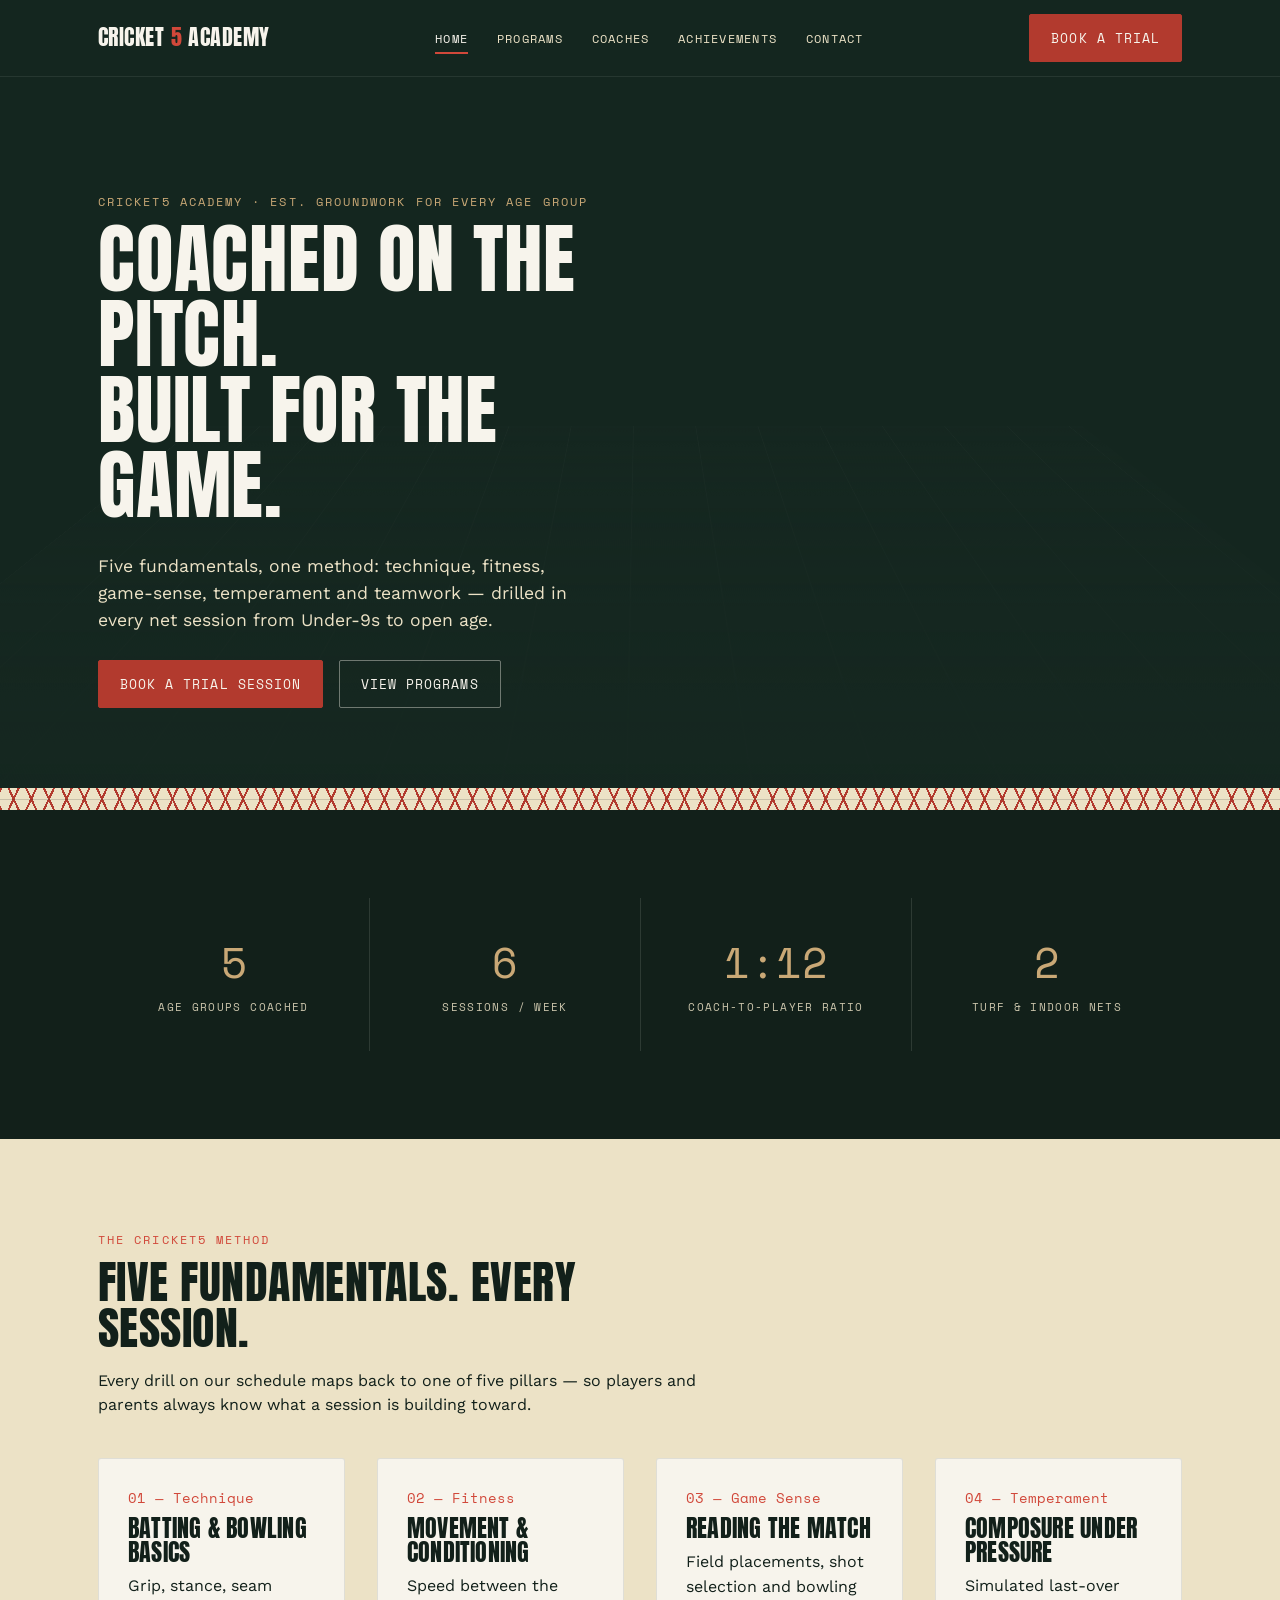
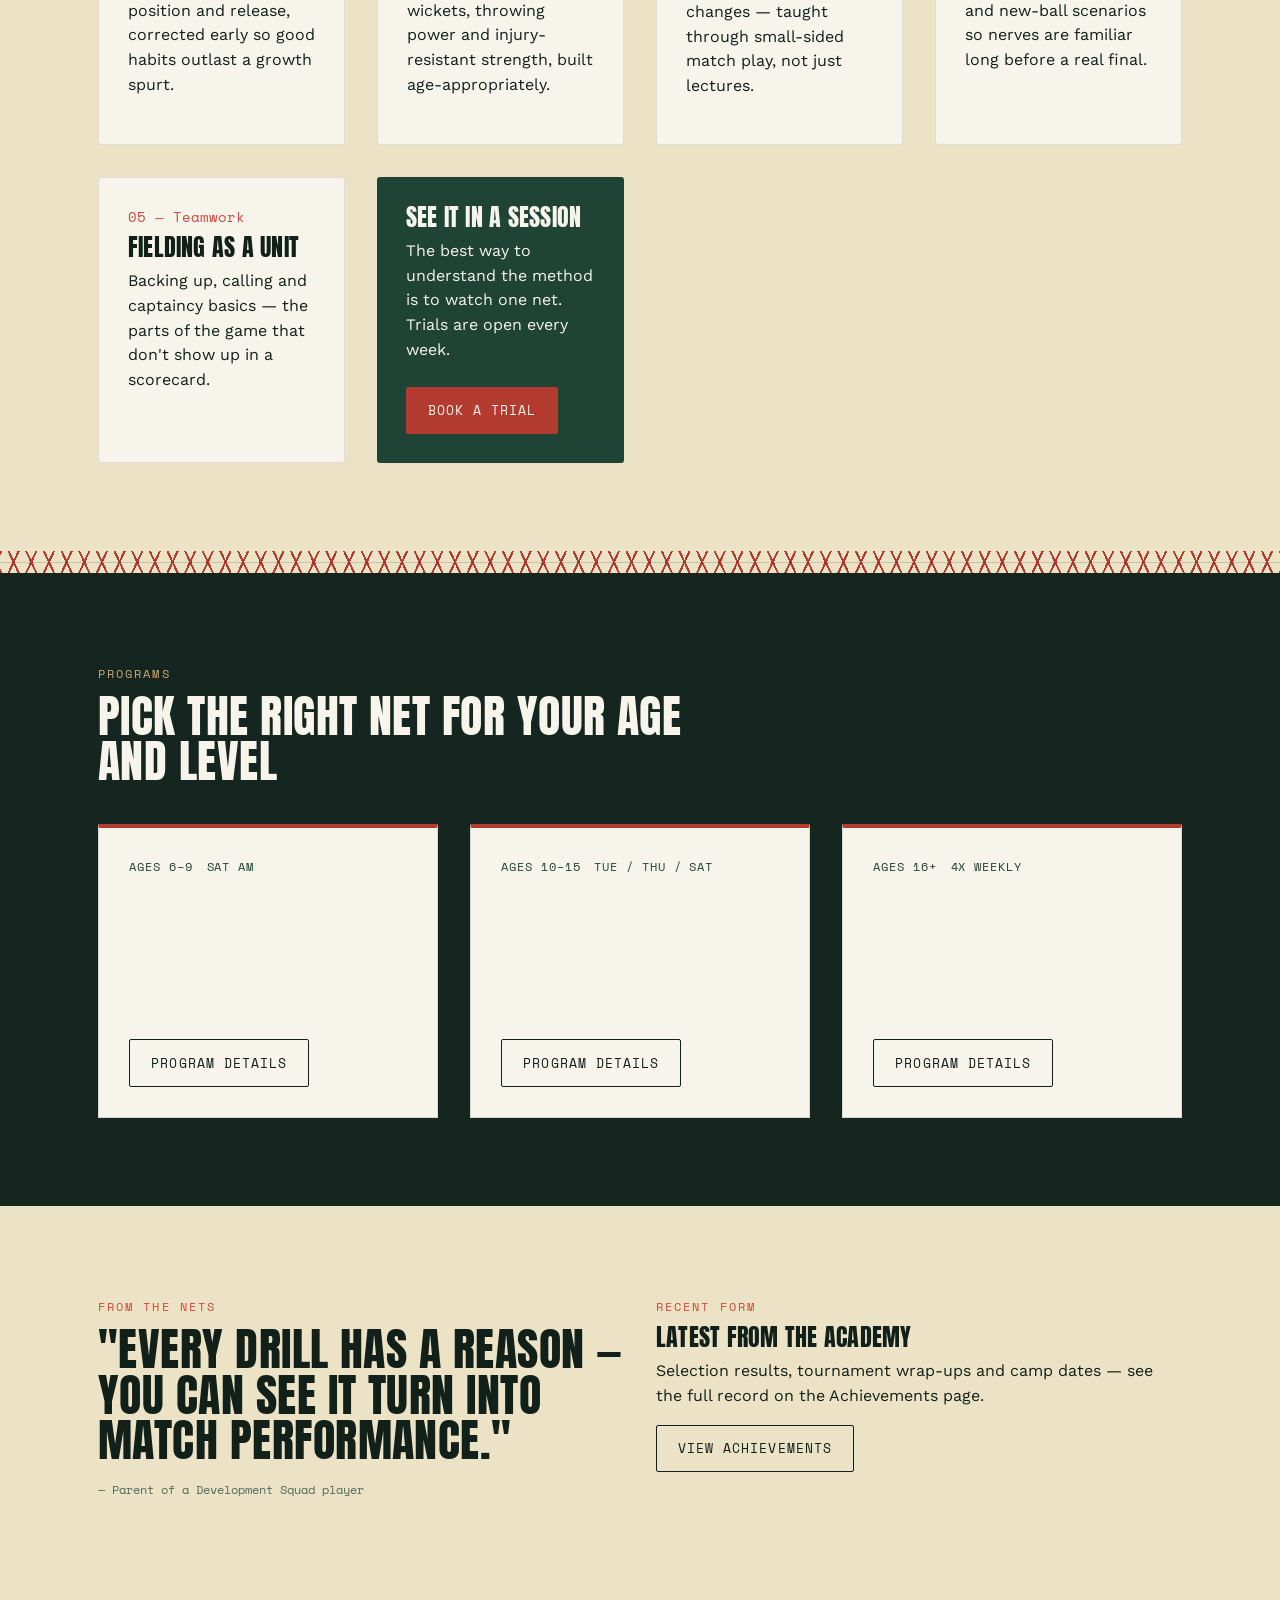
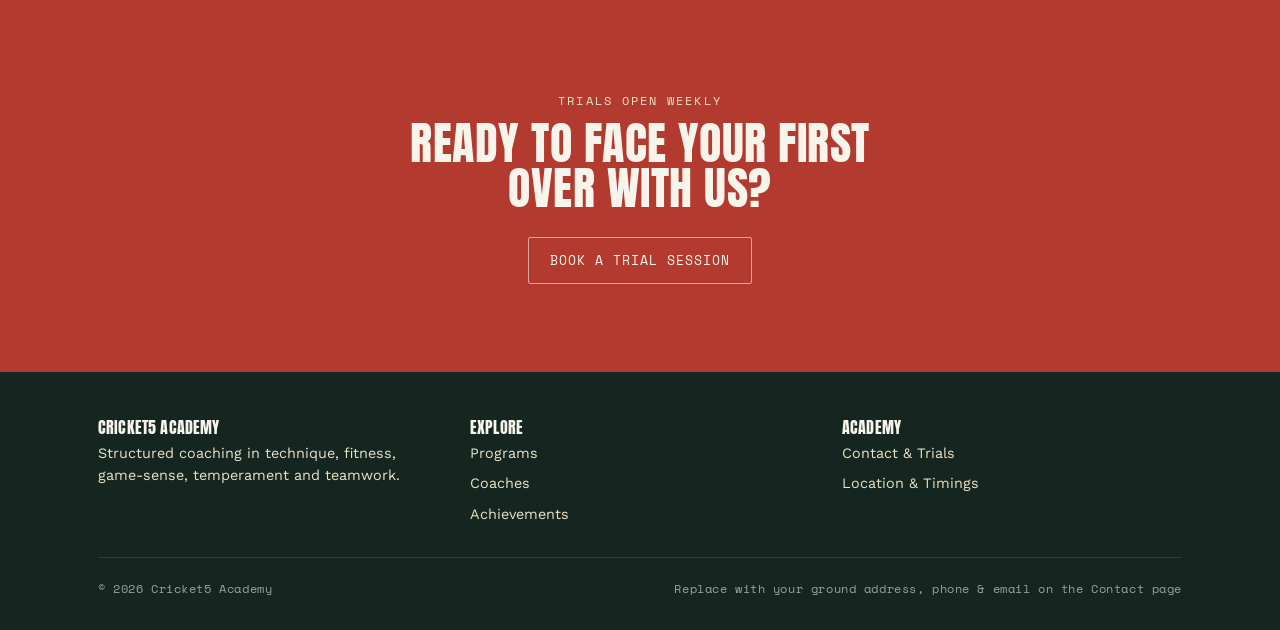
==== index.html @ 06eaf898 "Add files via upload" ====
<!DOCTYPE html>
<html lang="en">
<head>
<meta charset="UTF-8">
<meta name="viewport" content="width=device-width, initial-scale=1.0">
<title>Cricket5 Academy — Coached on the pitch, built for the game</title>
<meta name="description" content="Cricket5 Academy: structured coaching in technique, fitness and match mindset for players of every age group.">
<link rel="preconnect" href="https://fonts.googleapis.com">
<link rel="preconnect" href="https://fonts.gstatic.com" crossorigin>
<link href="https://fonts.googleapis.com/css2?family=Anton&family=Work+Sans:wght@400;500;600&family=Space+Mono:wght@400;700&display=swap" rel="stylesheet">
<link rel="stylesheet" href="styles.css">
</head>
<body>

<header class="site-header">
  <nav class="nav">
    <a href="index.html" class="logo">CRICKET<span>5</span> ACADEMY</a>
    <button class="nav-toggle" aria-expanded="false" aria-label="Toggle menu">MENU</button>
    <ul class="nav-links mobile-hidden">
      <li><a href="index.html" aria-current="page">Home</a></li>
      <li><a href="programs.html">Programs</a></li>
      <li><a href="coaches.html">Coaches</a></li>
      <li><a href="achievements.html">Achievements</a></li>
      <li><a href="contact.html">Contact</a></li>
    </ul>
    <a href="contact.html" class="btn btn-primary nav-cta">Book a Trial</a>
  </nav>
</header>

<main>

  <section class="hero">
    <div class="hero-inner">
      <span class="eyebrow">Cricket5 Academy · Est. groundwork for every age group</span>
      <h1>Coached on the pitch.<br>Built for the game.</h1>
      <p class="hero-lede">Five fundamentals, one method: technique, fitness, game-sense, temperament and teamwork — drilled in every net session from Under-9s to open age.</p>
      <div class="hero-actions">
        <a href="contact.html" class="btn btn-primary">Book a Trial Session</a>
        <a href="programs.html" class="btn btn-ghost">View Programs</a>
      </div>
    </div>
  </section>

  <div class="seam" role="presentation"></div>

  <section class="scoreboard">
    <div class="container">
      <div class="score-cell">
        <span class="score-value">5</span>
        <span class="score-label">Age Groups Coached</span>
      </div>
      <div class="score-cell">
        <span class="score-value">6</span>
        <span class="score-label">Sessions / Week</span>
      </div>
      <div class="score-cell">
        <span class="score-value">1:12</span>
        <span class="score-label">Coach-to-Player Ratio</span>
      </div>
      <div class="score-cell">
        <span class="score-value">2</span>
        <span class="score-label">Turf & Indoor Nets</span>
      </div>
    </div>
  </section>

  <section class="section-cream">
    <div class="container">
      <div class="section-head">
        <span class="eyebrow">The Cricket5 Method</span>
        <h2>Five fundamentals. Every session.</h2>
        <p>Every drill on our schedule maps back to one of five pillars — so players and parents always know what a session is building toward.</p>
      </div>
      <div class="grid-3">
        <div class="card">
          <span class="pillar-index">01 — Technique</span>
          <h3>Batting &amp; Bowling Basics</h3>
          <p>Grip, stance, seam position and release, corrected early so good habits outlast a growth spurt.</p>
        </div>
        <div class="card">
          <span class="pillar-index">02 — Fitness</span>
          <h3>Movement &amp; Conditioning</h3>
          <p>Speed between the wickets, throwing power and injury-resistant strength, built age-appropriately.</p>
        </div>
        <div class="card">
          <span class="pillar-index">03 — Game Sense</span>
          <h3>Reading the Match</h3>
          <p>Field placements, shot selection and bowling changes — taught through small-sided match play, not just lectures.</p>
        </div>
        <div class="card">
          <span class="pillar-index">04 — Temperament</span>
          <h3>Composure Under Pressure</h3>
          <p>Simulated last-over and new-ball scenarios so nerves are familiar long before a real final.</p>
        </div>
        <div class="card">
          <span class="pillar-index">05 — Teamwork</span>
          <h3>Fielding as a Unit</h3>
          <p>Backing up, calling and captaincy basics — the parts of the game that don't show up in a scorecard.</p>
        </div>
        <div class="card card-dark">
          <h3>See it in a session</h3>
          <p>The best way to understand the method is to watch one net. Trials are open every week.</p>
          <a href="contact.html" class="btn btn-primary" style="margin-top:0.5rem;">Book a Trial</a>
        </div>
      </div>
    </div>
  </section>

  <div class="seam" role="presentation"></div>

  <section class="section-dark">
    <div class="container">
      <div class="section-head">
        <span class="eyebrow" style="color:var(--willow);">Programs</span>
        <h2 style="color:var(--chalk);">Pick the right net for your age and level</h2>
      </div>
      <div class="grid-3">
        <div class="program-card">
          <div class="program-meta"><span>Ages 6–9</span><span>Sat AM</span></div>
          <h3>Junior Starters</h3>
          <p>First bat, first ball, first over — introducing the game through fun-first drills and mini matches.</p>
          <a href="programs.html" class="btn btn-dark" style="align-self:flex-start;margin-top:0.4rem;">Program Details</a>
        </div>
        <div class="program-card">
          <div class="program-meta"><span>Ages 10–15</span><span>Tue / Thu / Sat</span></div>
          <h3>Development Squad</h3>
          <p>Technical correction, fitness base-building and regular inter-academy match exposure.</p>
          <a href="programs.html" class="btn btn-dark" style="align-self:flex-start;margin-top:0.4rem;">Program Details</a>
        </div>
        <div class="program-card">
          <div class="program-meta"><span>Ages 16+</span><span>4x weekly</span></div>
          <h3>Elite Performance</h3>
          <p>For players targeting school, state or club selection — video analysis and personalised plans included.</p>
          <a href="programs.html" class="btn btn-dark" style="align-self:flex-start;margin-top:0.4rem;">Program Details</a>
        </div>
      </div>
    </div>
  </section>

  <section class="section-cream">
    <div class="container grid-2">
      <div>
        <span class="eyebrow">From the Nets</span>
        <h2>"Every drill has a reason — you can see it turn into match performance."</h2>
        <p class="note">— Parent of a Development Squad player</p>
      </div>
      <div>
        <span class="eyebrow">Recent Form</span>
        <h3>Latest from the academy</h3>
        <p>Selection results, tournament wrap-ups and camp dates — see the full record on the Achievements page.</p>
        <a href="achievements.html" class="btn btn-dark">View Achievements</a>
      </div>
    </div>
  </section>

  <section class="cta-band">
    <div class="container">
      <span class="eyebrow" style="color:var(--pitch-cream);">Trials Open Weekly</span>
      <h2>Ready to face your first over with us?</h2>
      <div class="hero-actions" style="justify-content:center;">
        <a href="contact.html" class="btn btn-ghost">Book a Trial Session</a>
      </div>
    </div>
  </section>

</main>

<footer class="site-footer">
  <div class="container">
    <div class="footer-grid">
      <div>
        <h3>Cricket5 Academy</h3>
        <p>Structured coaching in technique, fitness, game-sense, temperament and teamwork.</p>
      </div>
      <div>
        <h3>Explore</h3>
        <ul>
          <li><a href="programs.html">Programs</a></li>
          <li><a href="coaches.html">Coaches</a></li>
          <li><a href="achievements.html">Achievements</a></li>
        </ul>
      </div>
      <div>
        <h3>Academy</h3>
        <ul>
          <li><a href="contact.html">Contact &amp; Trials</a></li>
          <li><a href="contact.html">Location &amp; Timings</a></li>
        </ul>
      </div>
    </div>
    <div class="footer-bottom">
      <span>© 2026 Cricket5 Academy</span>
      <span>Replace with your ground address, phone &amp; email on the Contact page</span>
    </div>
  </div>
</footer>

<script src="script.js"></script>
</body>
</html>
---- styles.css ----
/* ==========================================================================
   Cricket5 Academy — Design Tokens
   Palette: stadium-under-lights turf, pitch cream, ball-seam red, willow tan
   Type: Anton (scoreboard display) / Work Sans (body) / Space Mono (data)
   Signature: the ball-seam stitch — used as the site's recurring divider
   ========================================================================== */

:root {
  --turf-dark: #14261f;
  --turf: #1f4436;
  --turf-light: #2f6b52;
  --pitch-cream: #ece2c6;
  --chalk: #f7f4ec;
  --seam-red: #b23a2e;
  --seam-red-bright: #d1483a;
  --willow: #c9a876;
  --ink: #12201a;

  --font-display: "Anton", "Arial Narrow", sans-serif;
  --font-body: "Work Sans", -apple-system, sans-serif;
  --font-mono: "Space Mono", monospace;

  --max-width: 1180px;
  --edge: clamp(1.25rem, 4vw, 3rem);
}

* { box-sizing: border-box; }

html {
  scroll-behavior: smooth;
}

@media (prefers-reduced-motion: reduce) {
  html { scroll-behavior: auto; }
  *, *::before, *::after {
    animation-duration: 0.01ms !important;
    animation-iteration-count: 1 !important;
    transition-duration: 0.01ms !important;
    scroll-behavior: auto !important;
  }
}

body {
  margin: 0;
  background: var(--chalk);
  color: var(--ink);
  font-family: var(--font-body);
  line-height: 1.55;
  -webkit-font-smoothing: antialiased;
}

h1, h2, h3, .display {
  font-family: var(--font-display);
  text-transform: uppercase;
  letter-spacing: 0.01em;
  line-height: 0.98;
  margin: 0 0 0.4em;
  font-weight: 400;
}

h1 { font-size: clamp(2.6rem, 6vw, 5rem); }
h2 { font-size: clamp(1.9rem, 4vw, 2.9rem); }
h3 { font-size: clamp(1.2rem, 2.2vw, 1.5rem); }

p { margin: 0 0 1em; }

a { color: inherit; }

.eyebrow {
  font-family: var(--font-mono);
  text-transform: uppercase;
  letter-spacing: 0.18em;
  font-size: 0.72rem;
  color: var(--seam-red-bright);
  display: inline-block;
  margin-bottom: 0.9em;
}

.container {
  max-width: var(--max-width);
  margin: 0 auto;
  padding: 0 var(--edge);
}

/* ---------- Buttons ---------- */
.btn {
  display: inline-flex;
  align-items: center;
  gap: 0.5em;
  font-family: var(--font-mono);
  text-transform: uppercase;
  letter-spacing: 0.08em;
  font-size: 0.82rem;
  padding: 0.95em 1.6em;
  border-radius: 2px;
  border: 1.5px solid transparent;
  text-decoration: none;
  cursor: pointer;
  transition: transform 0.15s ease, background 0.2s ease, color 0.2s ease;
}
.btn:hover { transform: translateY(-2px); }
.btn:focus-visible {
  outline: 3px solid var(--seam-red-bright);
  outline-offset: 2px;
}

.btn-primary {
  background: var(--seam-red);
  color: var(--chalk);
  border-color: var(--seam-red);
}
.btn-primary:hover { background: var(--seam-red-bright); }

.btn-ghost {
  background: transparent;
  color: var(--chalk);
  border-color: rgba(247,244,236,0.4);
}
.btn-ghost:hover { border-color: var(--chalk); }

.btn-dark {
  background: transparent;
  color: var(--ink);
  border-color: var(--ink);
}
.btn-dark:hover { background: var(--ink); color: var(--chalk); }

/* ---------- Header / Nav ---------- */
.site-header {
  position: sticky;
  top: 0;
  z-index: 50;
  background: var(--turf-dark);
  border-bottom: 1px solid rgba(247,244,236,0.08);
}

.nav {
  display: flex;
  align-items: center;
  justify-content: space-between;
  padding: 0.9rem var(--edge);
  max-width: var(--max-width);
  margin: 0 auto;
}

.logo {
  font-family: var(--font-display);
  color: var(--chalk);
  text-decoration: none;
  font-size: 1.35rem;
  letter-spacing: 0.02em;
  display: flex;
  align-items: baseline;
  gap: 0.3em;
}
.logo span { color: var(--seam-red-bright); }

.nav-links {
  display: flex;
  gap: 1.8rem;
  list-style: none;
  margin: 0;
  padding: 0;
}
.nav-links a {
  color: var(--pitch-cream);
  text-decoration: none;
  font-family: var(--font-mono);
  font-size: 0.78rem;
  letter-spacing: 0.1em;
  text-transform: uppercase;
  padding-bottom: 4px;
  border-bottom: 2px solid transparent;
  transition: border-color 0.2s ease, color 0.2s ease;
}
.nav-links a:hover,
.nav-links a[aria-current="page"] {
  color: var(--chalk);
  border-color: var(--seam-red-bright);
}

.nav-cta { display: none; }
@media (min-width: 720px) {
  .nav-cta { display: inline-flex; }
}

.nav-toggle {
  display: inline-flex;
  background: none;
  border: 1px solid rgba(247,244,236,0.4);
  color: var(--chalk);
  font-family: var(--font-mono);
  font-size: 0.75rem;
  padding: 0.5em 0.8em;
  letter-spacing: 0.08em;
  cursor: pointer;
}
@media (min-width: 720px) {
  .nav-toggle { display: none; }
}

.nav-links.mobile-hidden {
  display: none;
}
@media (min-width: 720px) {
  .nav-links.mobile-hidden { display: flex; }
}
@media (max-width: 719px) {
  .nav-links {
    position: absolute;
    top: 100%;
    left: 0;
    right: 0;
    background: var(--turf-dark);
    flex-direction: column;
    padding: 1rem var(--edge) 1.5rem;
    gap: 1rem;
    border-bottom: 1px solid rgba(247,244,236,0.1);
  }
}

/* ---------- Seam stitch divider — the signature element ---------- */
.seam {
  --seam-color: var(--seam-red);
  height: 22px;
  width: 100%;
  background-color: var(--pitch-cream);
  background-image:
    repeating-linear-gradient(
      115deg,
      var(--seam-color) 0px, var(--seam-color) 2px,
      transparent 2px, transparent 16px
    ),
    repeating-linear-gradient(
      65deg,
      var(--seam-color) 0px, var(--seam-color) 2px,
      transparent 2px, transparent 16px
    );
  position: relative;
  overflow: hidden;
}
.seam.on-dark { background-color: var(--turf); }
.seam::before {
  content: "";
  position: absolute;
  top: 50%;
  left: 0;
  right: 0;
  height: 1px;
  background: rgba(0,0,0,0.15);
}

/* ---------- Hero ---------- */
.hero {
  background: var(--turf-dark);
  color: var(--chalk);
  position: relative;
  overflow: hidden;
  padding: clamp(3.5rem, 9vw, 7rem) 0 clamp(3rem, 7vw, 5rem);
}

.hero::before {
  /* pitch perspective lines, drawn in CSS rather than an image */
  content: "";
  position: absolute;
  inset: 0;
  background:
    linear-gradient(180deg, rgba(20,38,31,0.2) 0%, rgba(20,38,31,0.85) 78%, var(--turf-dark) 100%),
    repeating-linear-gradient(
      90deg,
      rgba(247,244,236,0.05) 0px,
      rgba(247,244,236,0.05) 1px,
      transparent 1px,
      transparent 90px
    );
  transform: perspective(500px) rotateX(35deg) scale(1.4) translateY(10%);
  transform-origin: bottom;
  opacity: 0.6;
  pointer-events: none;
}

.hero-inner {
  position: relative;
  max-width: var(--max-width);
  margin: 0 auto;
  padding: 0 var(--edge);
}

.hero .eyebrow { color: var(--willow); }

.hero h1 {
  max-width: 14ch;
}

.hero-lede {
  max-width: 46ch;
  font-size: 1.1rem;
  color: var(--pitch-cream);
}

.hero-actions {
  display: flex;
  flex-wrap: wrap;
  gap: 1rem;
  margin-top: 1.6rem;
}

/* small page hero (interior pages) */
.hero-small {
  padding: clamp(2.6rem, 6vw, 4rem) 0 clamp(2rem, 5vw, 3rem);
}
.hero-small h1 { max-width: 20ch; }

/* ---------- Scoreboard stat strip ---------- */
.scoreboard {
  background: var(--ink);
  color: var(--chalk);
}
.scoreboard .container {
  display: grid;
  grid-template-columns: repeat(auto-fit, minmax(140px, 1fr));
  gap: 0;
}
.score-cell {
  padding: 2rem 1rem;
  text-align: center;
  border-left: 1px solid rgba(247,244,236,0.12);
}
.score-cell:first-child { border-left: none; }
.score-value {
  font-family: var(--font-mono);
  font-size: clamp(1.8rem, 4vw, 2.6rem);
  color: var(--willow);
  display: block;
}
.score-label {
  font-family: var(--font-mono);
  font-size: 0.7rem;
  letter-spacing: 0.12em;
  text-transform: uppercase;
  color: var(--pitch-cream);
  opacity: 0.85;
}

/* ---------- Sections ---------- */
section { padding: clamp(3rem, 7vw, 5.5rem) 0; }
.section-dark { background: var(--turf-dark); color: var(--chalk); }
.section-cream { background: var(--pitch-cream); }

.section-head {
  max-width: 62ch;
  margin-bottom: 2.5rem;
}

.grid-3 {
  display: grid;
  grid-template-columns: repeat(auto-fit, minmax(230px, 1fr));
  gap: 2rem;
}
.grid-2 {
  display: grid;
  grid-template-columns: repeat(auto-fit, minmax(280px, 1fr));
  gap: 2rem;
}

.card {
  background: var(--chalk);
  border: 1px solid rgba(18,32,26,0.1);
  padding: 1.8rem;
  border-radius: 3px;
}
.card-dark {
  background: var(--turf);
  color: var(--chalk);
  border: none;
}

.pillar-index {
  font-family: var(--font-mono);
  color: var(--seam-red-bright);
  font-size: 0.85rem;
  display: block;
  margin-bottom: 0.6em;
}

/* ---------- Program cards ---------- */
.program-card {
  background: var(--chalk);
  border: 1px solid rgba(18,32,26,0.12);
  border-top: 4px solid var(--seam-red);
  padding: 1.9rem;
  display: flex;
  flex-direction: column;
  gap: 0.6rem;
}
.program-meta {
  font-family: var(--font-mono);
  font-size: 0.72rem;
  letter-spacing: 0.08em;
  text-transform: uppercase;
  color: var(--turf);
  display: flex;
  flex-wrap: wrap;
  gap: 0.6em 1.2em;
  margin-bottom: 0.4em;
}
.program-meta span { white-space: nowrap; }

/* ---------- Coach card ---------- */
.coach-card { text-align: left; }
.coach-photo {
  width: 100%;
  aspect-ratio: 4 / 5;
  border-radius: 3px;
  margin-bottom: 1.1rem;
  background: linear-gradient(155deg, var(--turf) 0%, var(--turf-dark) 100%);
  position: relative;
  overflow: hidden;
  display: flex;
  align-items: flex-end;
  padding: 1rem;
}
.coach-photo::after {
  content: "";
  position: absolute;
  inset: 0;
  background-image: repeating-linear-gradient(
    115deg, rgba(247,244,236,0.06) 0px, rgba(247,244,236,0.06) 1px,
    transparent 1px, transparent 14px
  );
}
.coach-initials {
  font-family: var(--font-display);
  font-size: 2.6rem;
  color: rgba(247,244,236,0.9);
  position: relative;
  z-index: 1;
}
.coach-role {
  font-family: var(--font-mono);
  font-size: 0.72rem;
  letter-spacing: 0.1em;
  text-transform: uppercase;
  color: var(--seam-red);
}

/* ---------- Timeline (achievements) ---------- */
.timeline {
  border-left: 2px solid var(--seam-red);
  padding-left: 1.8rem;
  display: flex;
  flex-direction: column;
  gap: 2.2rem;
  margin-left: 0.4rem;
}
.timeline-item { position: relative; }
.timeline-item::before {
  content: "";
  position: absolute;
  left: -2.32rem;
  top: 0.35rem;
  width: 11px;
  height: 11px;
  background: var(--seam-red);
  border-radius: 50%;
  box-shadow: 0 0 0 4px var(--pitch-cream);
}
.timeline-year {
  font-family: var(--font-mono);
  color: var(--seam-red);
  font-size: 0.85rem;
  letter-spacing: 0.08em;
}

.trophy-grid {
  display: grid;
  grid-template-columns: repeat(auto-fit, minmax(150px, 1fr));
  gap: 1.2rem;
}
.trophy-card {
  background: var(--chalk);
  border: 1px solid rgba(18,32,26,0.12);
  padding: 1.4rem;
  text-align: center;
}
.trophy-number {
  font-family: var(--font-display);
  font-size: 2.2rem;
  color: var(--seam-red);
  display: block;
}
.trophy-label {
  font-family: var(--font-mono);
  font-size: 0.7rem;
  letter-spacing: 0.08em;
  text-transform: uppercase;
}

/* ---------- CTA band ---------- */
.cta-band {
  background: var(--seam-red);
  color: var(--chalk);
  text-align: center;
}
.cta-band h2 { max-width: 22ch; margin-left: auto; margin-right: auto; }
.cta-band .btn-ghost { border-color: rgba(247,244,236,0.6); }

/* ---------- Contact / Form ---------- */
.contact-grid {
  display: grid;
  grid-template-columns: 1.1fr 1fr;
  gap: 3rem;
}
@media (max-width: 800px) {
  .contact-grid { grid-template-columns: 1fr; }
}

.field {
  display: flex;
  flex-direction: column;
  gap: 0.4rem;
  margin-bottom: 1.2rem;
}
.field label {
  font-family: var(--font-mono);
  font-size: 0.72rem;
  letter-spacing: 0.08em;
  text-transform: uppercase;
}
.field input,
.field textarea,
.field select {
  font-family: var(--font-body);
  font-size: 1rem;
  padding: 0.75em 0.9em;
  border: 1.5px solid rgba(18,32,26,0.25);
  border-radius: 2px;
  background: var(--chalk);
  color: var(--ink);
}
.field input:focus,
.field textarea:focus,
.field select:focus {
  outline: none;
  border-color: var(--seam-red);
}

.contact-detail {
  display: flex;
  gap: 1rem;
  margin-bottom: 1.4rem;
}
.contact-detail .label {
  font-family: var(--font-mono);
  font-size: 0.7rem;
  letter-spacing: 0.08em;
  text-transform: uppercase;
  color: var(--seam-red);
  min-width: 90px;
}

.map-placeholder {
  background: var(--turf);
  color: var(--pitch-cream);
  aspect-ratio: 16/10;
  display: flex;
  align-items: center;
  justify-content: center;
  font-family: var(--font-mono);
  font-size: 0.8rem;
  letter-spacing: 0.08em;
  text-align: center;
  padding: 2rem;
  border-radius: 3px;
}

/* ---------- Footer ---------- */
.site-footer {
  background: var(--turf-dark);
  color: var(--pitch-cream);
  padding: 3rem 0 2rem;
  font-size: 0.9rem;
}
.footer-grid {
  display: grid;
  grid-template-columns: repeat(auto-fit, minmax(180px, 1fr));
  gap: 2rem;
  margin-bottom: 2rem;
}
.footer-grid h3 {
  color: var(--chalk);
  font-size: 1rem;
}
.footer-grid ul {
  list-style: none;
  margin: 0;
  padding: 0;
  display: flex;
  flex-direction: column;
  gap: 0.5rem;
}
.footer-grid a { text-decoration: none; color: var(--pitch-cream); }
.footer-grid a:hover { color: var(--chalk); }
.footer-bottom {
  border-top: 1px solid rgba(247,244,236,0.12);
  padding-top: 1.4rem;
  font-family: var(--font-mono);
  font-size: 0.72rem;
  letter-spacing: 0.05em;
  color: rgba(247,244,236,0.6);
  display: flex;
  justify-content: space-between;
  flex-wrap: wrap;
  gap: 0.6rem;
}

/* utility */
.text-center { text-align: center; }
.mt-0 { margin-top: 0; }
.note {
  font-family: var(--font-mono);
  font-size: 0.75rem;
  color: var(--turf);
  opacity: 0.75;
}
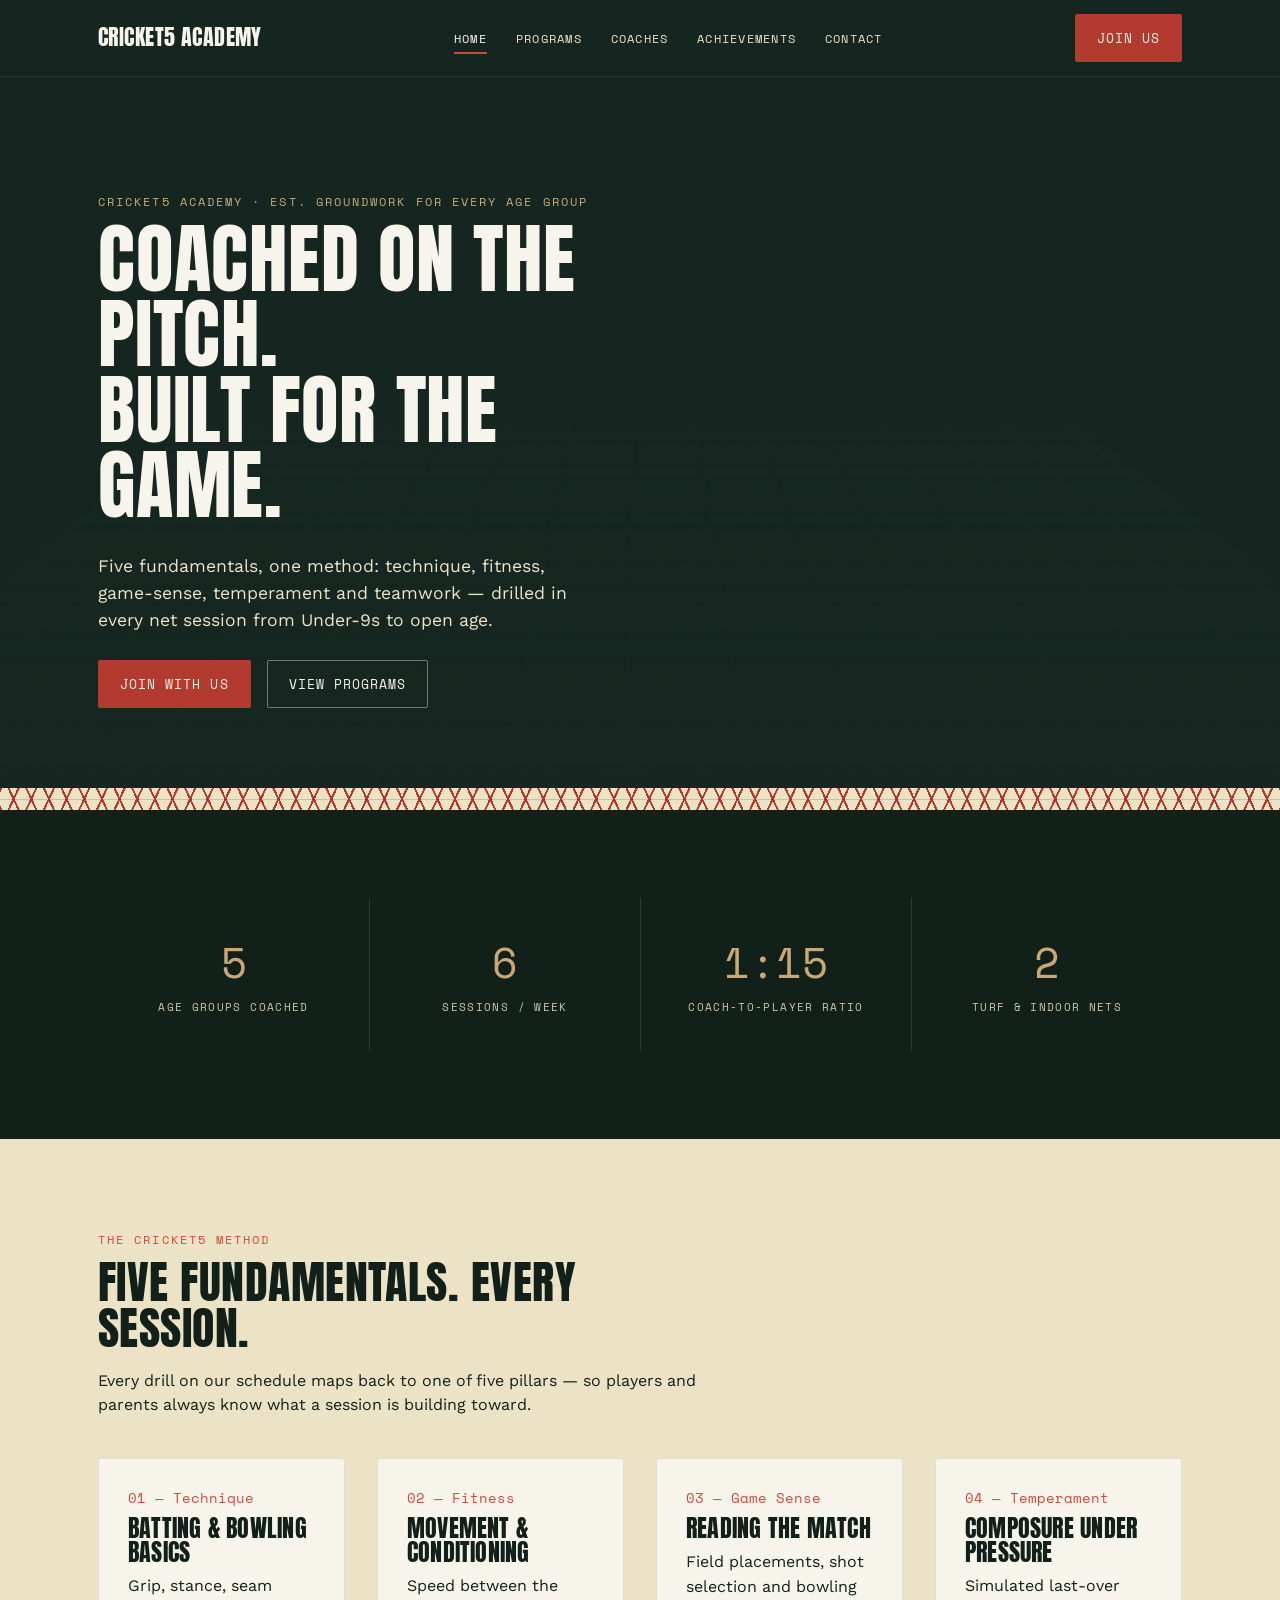
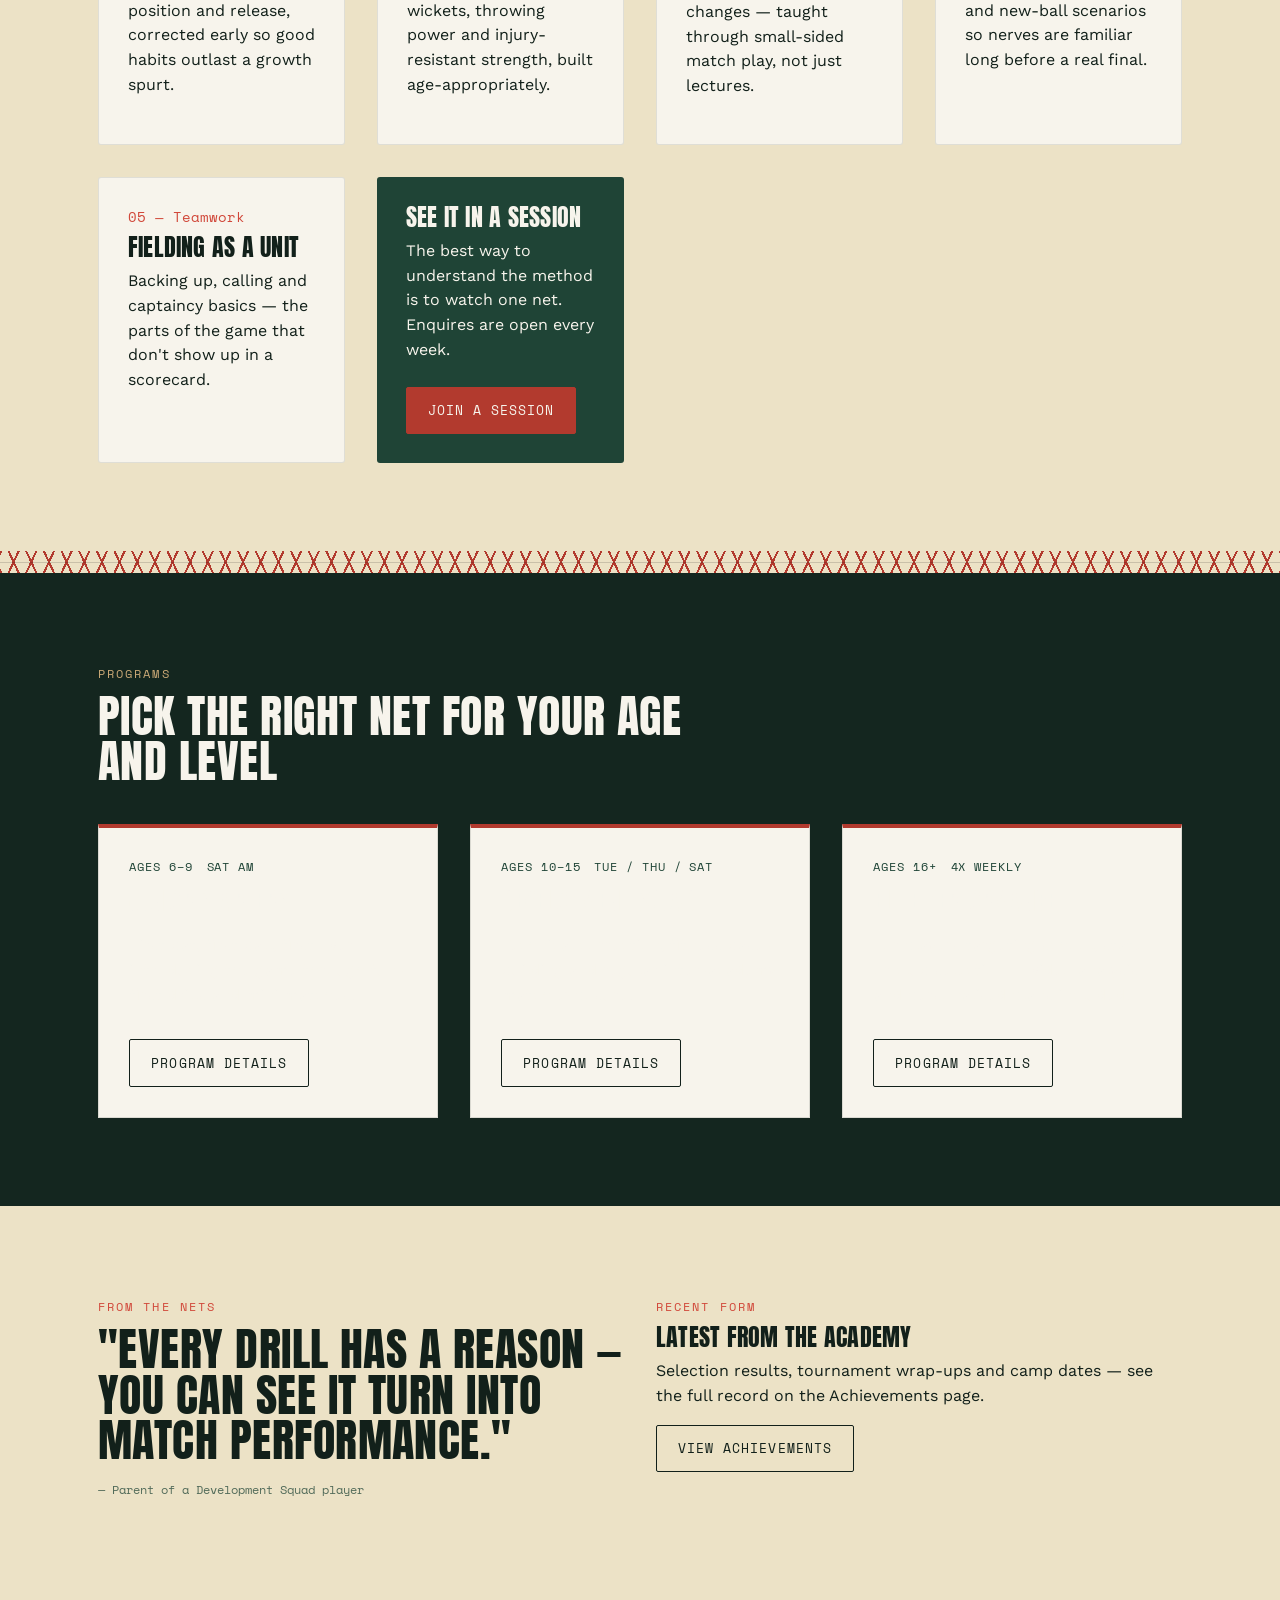
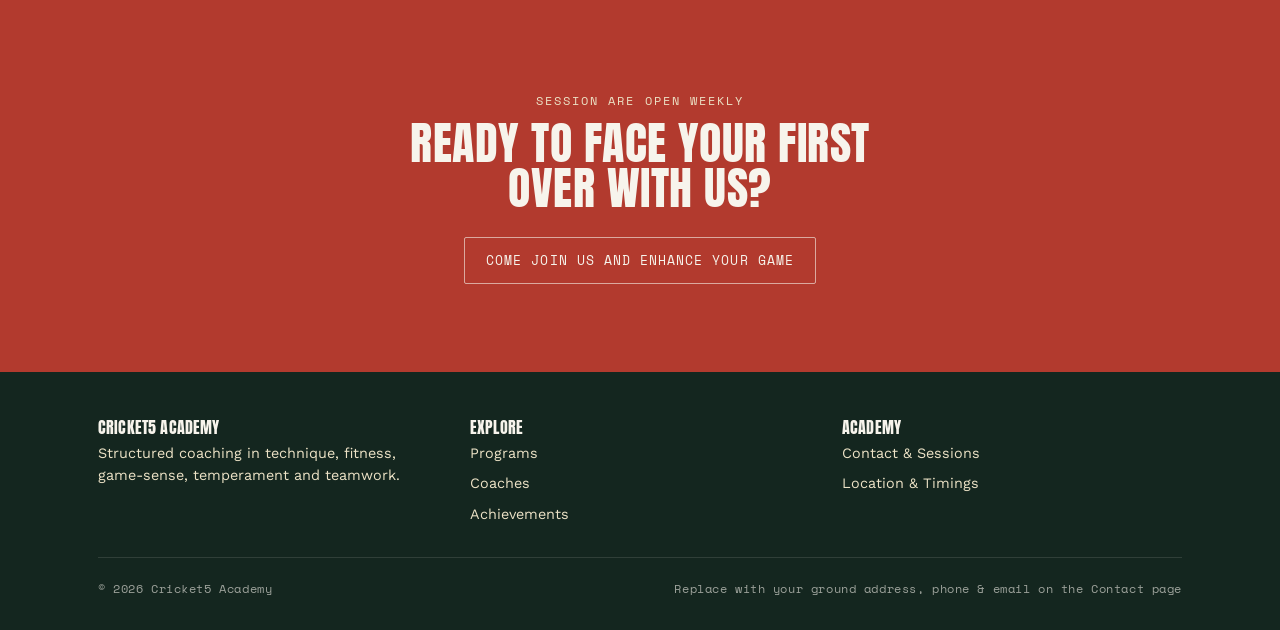
==== commit 25b96b3a: "Update contact links and terminology in index.html" ====
--- a/index.html
+++ b/index.html
@@ -14,7 +14,7 @@
 
 <header class="site-header">
   <nav class="nav">
-    <a href="index.html" class="logo">CRICKET<span>5</span> ACADEMY</a>
+    <a href="index.html" class="logo">CRICKET5</span> ACADEMY</a>
     <button class="nav-toggle" aria-expanded="false" aria-label="Toggle menu">MENU</button>
     <ul class="nav-links mobile-hidden">
       <li><a href="index.html" aria-current="page">Home</a></li>
@@ -23,7 +23,7 @@
       <li><a href="achievements.html">Achievements</a></li>
       <li><a href="contact.html">Contact</a></li>
     </ul>
-    <a href="contact.html" class="btn btn-primary nav-cta">Book a Trial</a>
+    <a href="contact.html" class="btn btn-primary nav-cta">Join us </a>
   </nav>
 </header>
 
@@ -35,7 +35,7 @@
       <h1>Coached on the pitch.<br>Built for the game.</h1>
       <p class="hero-lede">Five fundamentals, one method: technique, fitness, game-sense, temperament and teamwork — drilled in every net session from Under-9s to open age.</p>
       <div class="hero-actions">
-        <a href="contact.html" class="btn btn-primary">Book a Trial Session</a>
+        <a href="contact.html" class="btn btn-primary">Join with us</a>
         <a href="programs.html" class="btn btn-ghost">View Programs</a>
       </div>
     </div>
@@ -54,7 +54,7 @@
         <span class="score-label">Sessions / Week</span>
       </div>
       <div class="score-cell">
-        <span class="score-value">1:12</span>
+        <span class="score-value">1:15</span>
         <span class="score-label">Coach-to-Player Ratio</span>
       </div>
       <div class="score-cell">
@@ -99,8 +99,8 @@
         </div>
         <div class="card card-dark">
           <h3>See it in a session</h3>
-          <p>The best way to understand the method is to watch one net. Trials are open every week.</p>
-          <a href="contact.html" class="btn btn-primary" style="margin-top:0.5rem;">Book a Trial</a>
+          <p>The best way to understand the method is to watch one net. Enquires are open every week.</p>
+          <a href="contact.html" class="btn btn-primary" style="margin-top:0.5rem;">Join a Session</a>
         </div>
       </div>
     </div>
@@ -155,10 +155,10 @@
 
   <section class="cta-band">
     <div class="container">
-      <span class="eyebrow" style="color:var(--pitch-cream);">Trials Open Weekly</span>
+      <span class="eyebrow" style="color:var(--pitch-cream);">Session are Open Weekly</span>
       <h2>Ready to face your first over with us?</h2>
       <div class="hero-actions" style="justify-content:center;">
-        <a href="contact.html" class="btn btn-ghost">Book a Trial Session</a>
+        <a href="contact.html" class="btn btn-ghost">Come Join us and Enhance your game </a>
       </div>
     </div>
   </section>
@@ -183,7 +183,7 @@
       <div>
         <h3>Academy</h3>
         <ul>
-          <li><a href="contact.html">Contact &amp; Trials</a></li>
+          <li><a href="contact.html">Contact &amp; Sessions</a></li>
           <li><a href="contact.html">Location &amp; Timings</a></li>
         </ul>
       </div>
